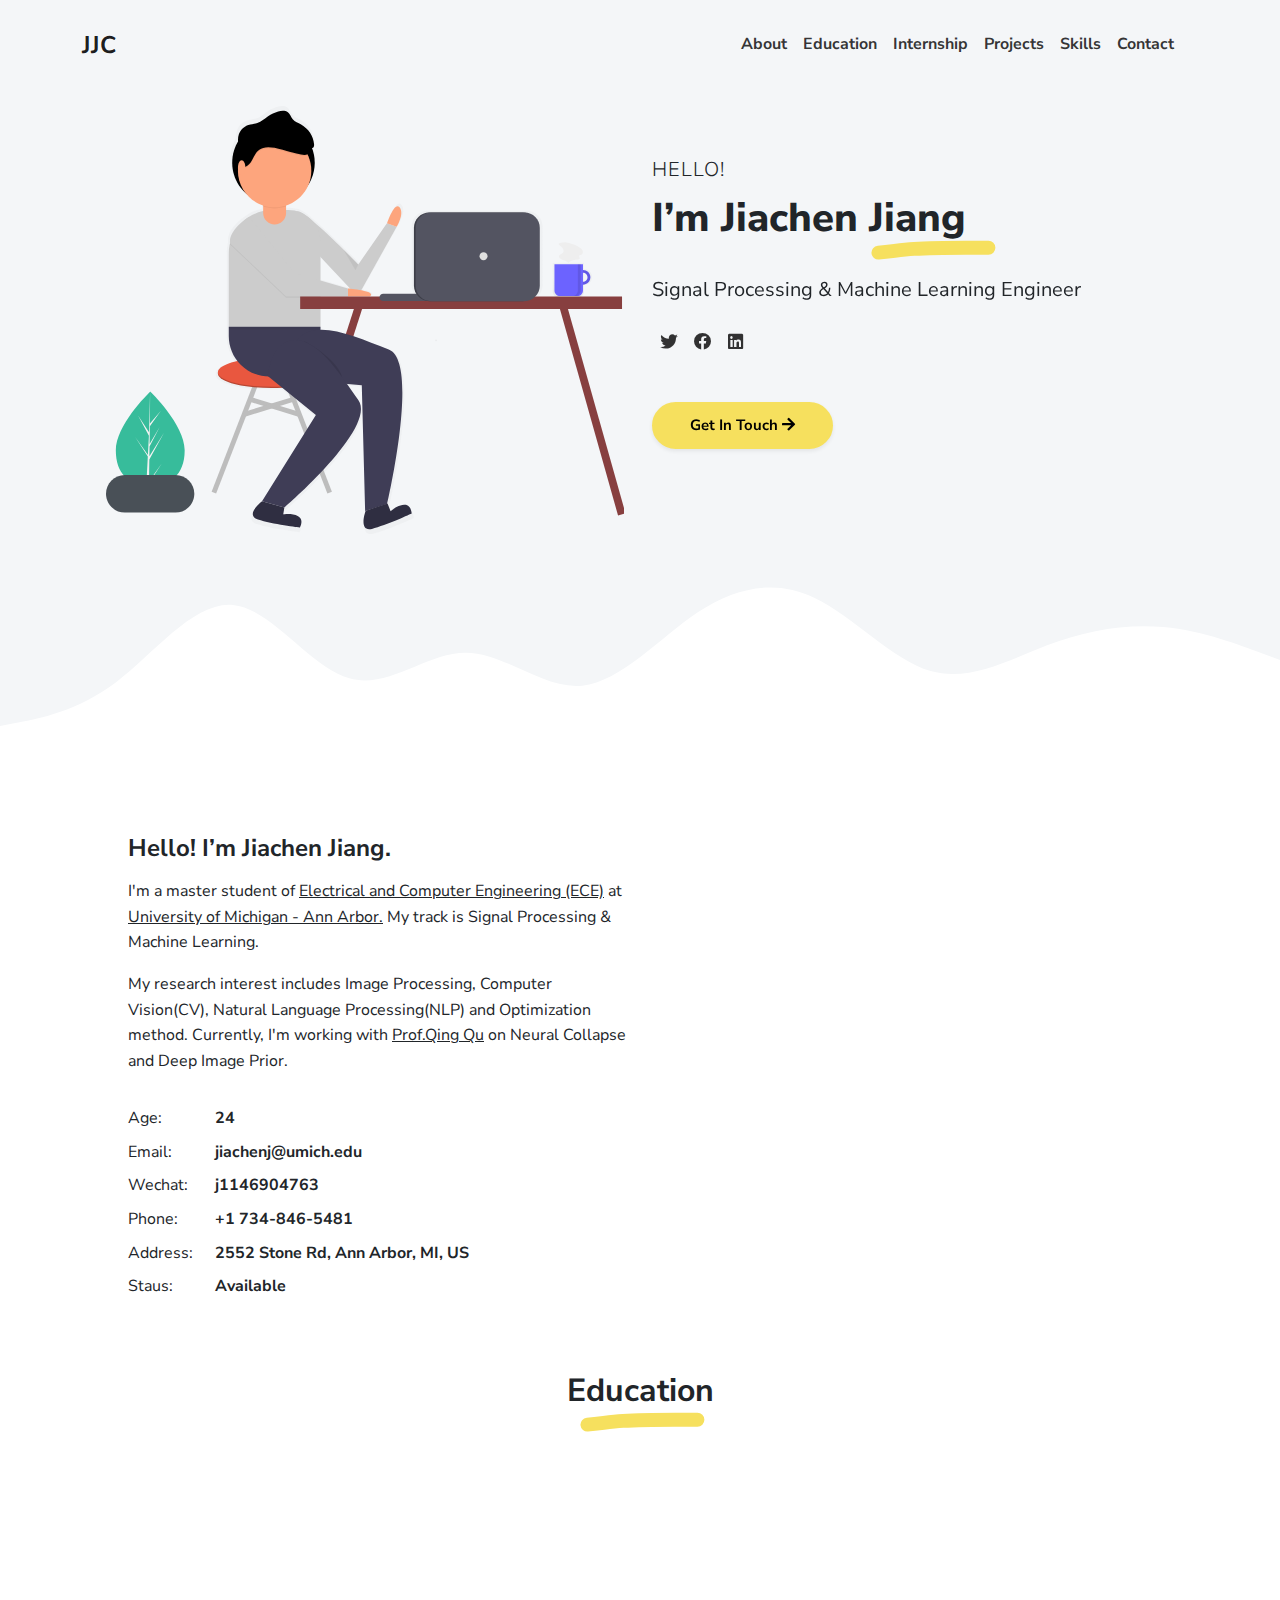
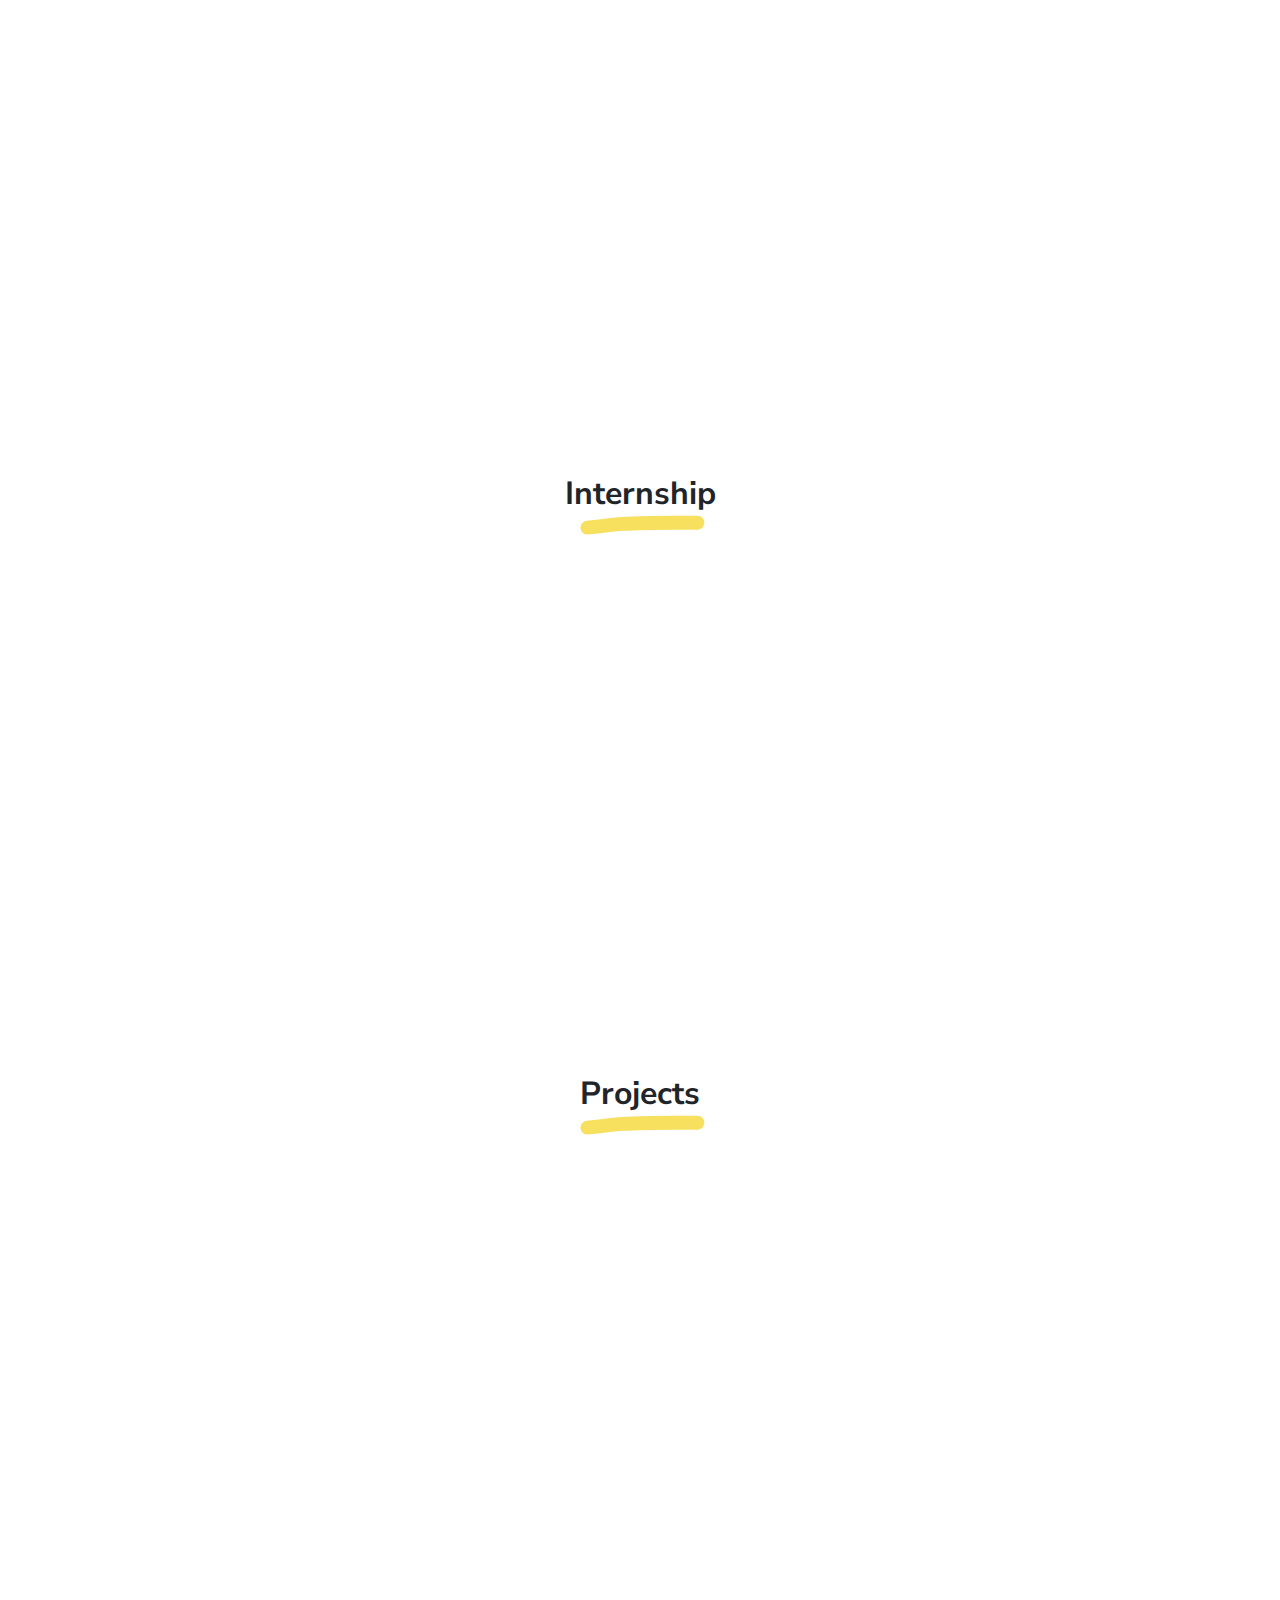
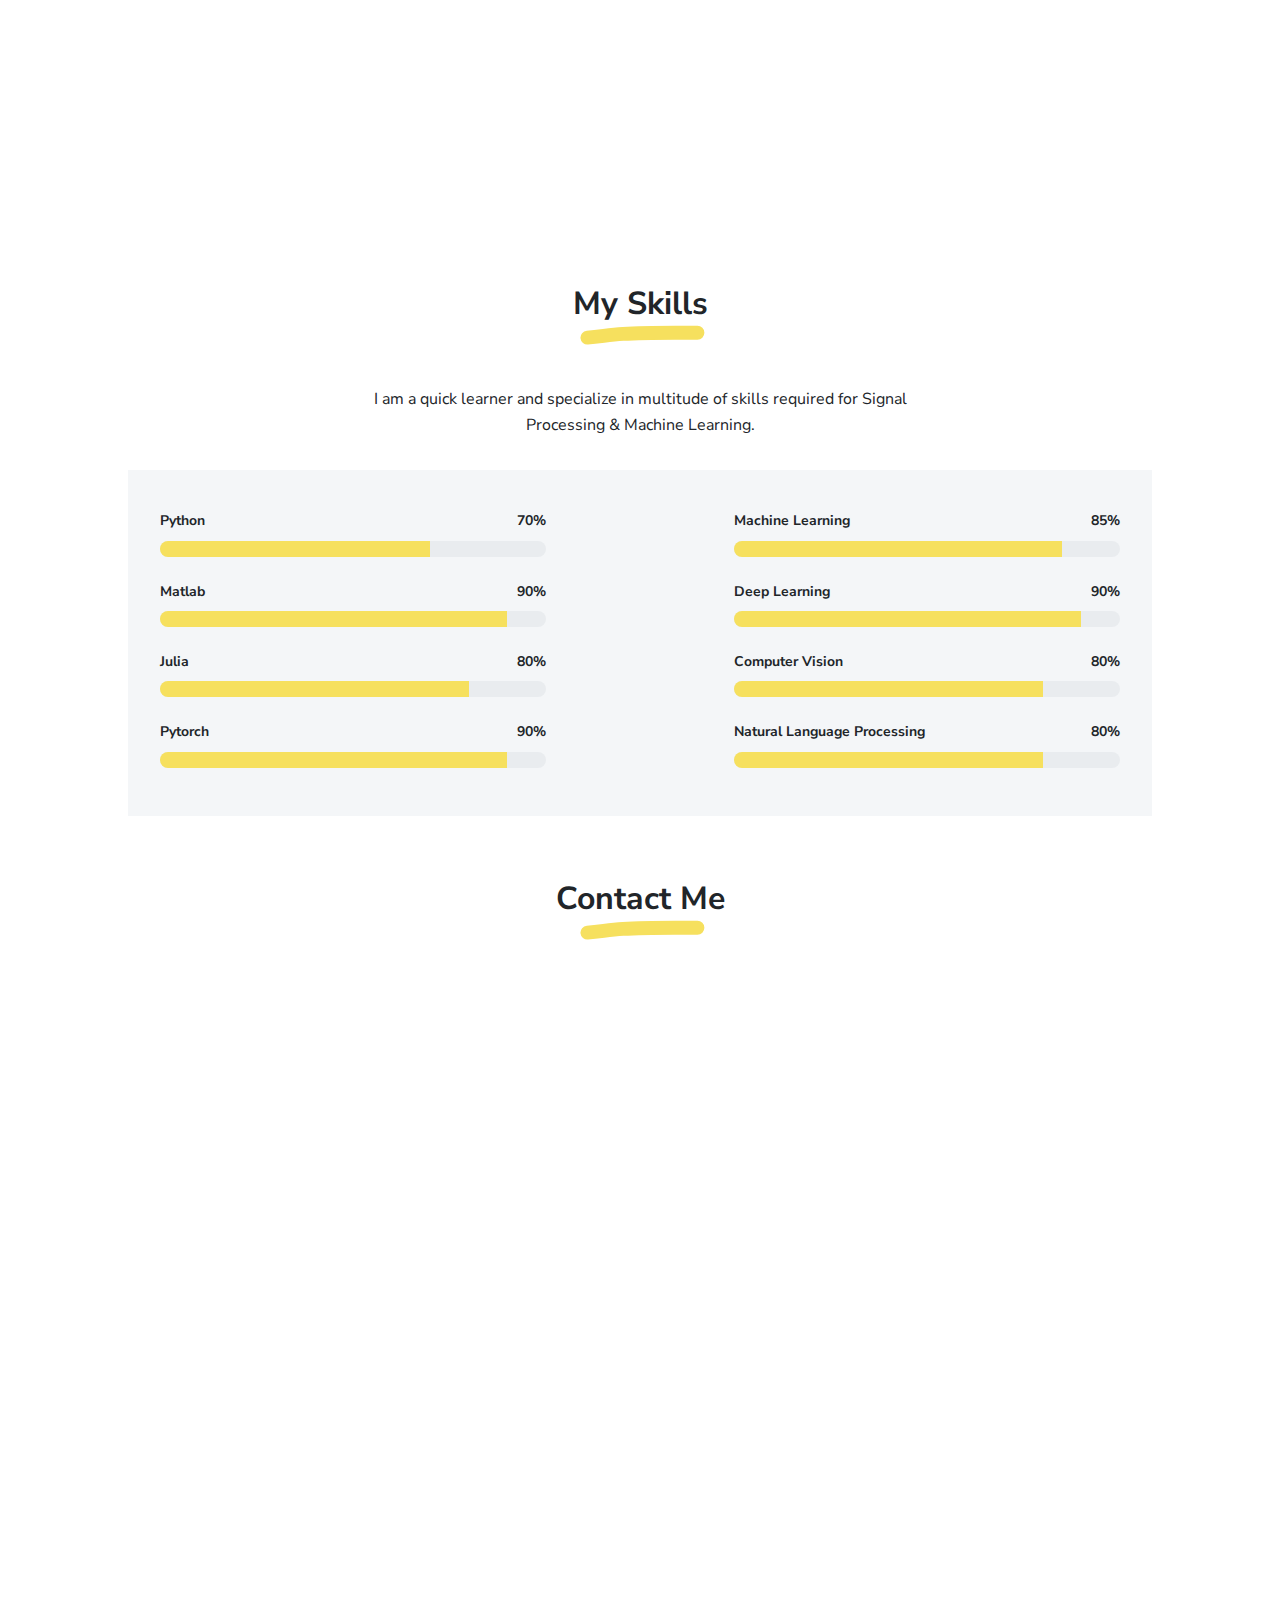
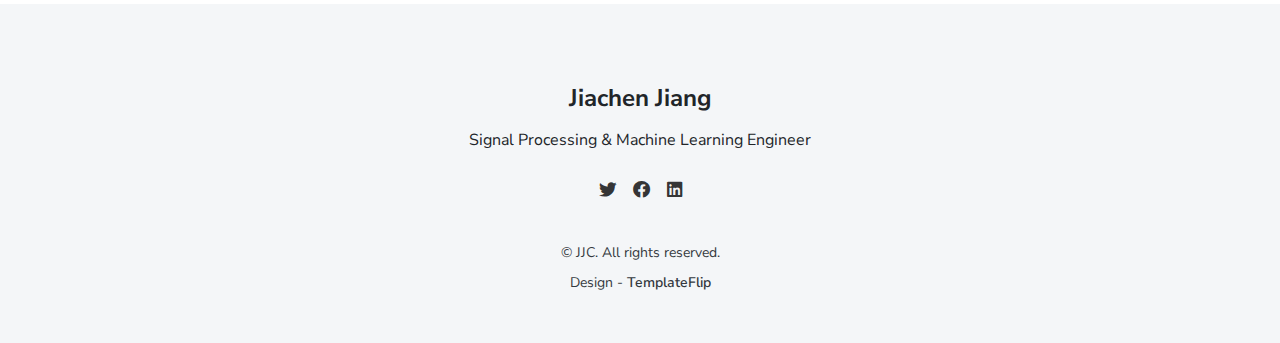
==== templates/index.html @ 23bd18fb "personal website version1" ====
<!DOCTYPE html>
<!-- upto 2 directory depth-->
<html lang="en-US">
  <head>
    <meta charset="UTF-8">
    <meta http-equiv="X-UA-Compatible" content="IE=edge">
    <meta name="viewport" content="width=device-width, initial-scale=1">
    <title>JJC</title>
    <link rel="preconnect" href="https://fonts.gstatic.com" crossorigin="crossorigin"/>
    <link rel="preload" as="style" href="https://fonts.googleapis.com/css2?family=Nunito+Sans:wght@300;400;700;800&amp;display=swap"/>
    <link rel="stylesheet" href="https://fonts.googleapis.com/css2?family=Nunito+Sans:wght@300;400;700;800&amp;display=swap" media="print" onload="this.media='all'"/>
    <noscript>
      <link rel="stylesheet" href="https://fonts.googleapis.com/css2?family=Nunito+Sans:wght@300;400;700;800&amp;display=swap"/>
    </noscript>
    <link href="../static/css/font-awesome/css/all.min.css?ver=1.2.0" rel="stylesheet">
    <link href="../static/css/bootstrap-icons/bootstrap-icons.css?ver=1.2.0" rel="stylesheet">
    <link href="../static/css/bootstrap.min.css?ver=1.2.0" rel="stylesheet">
    <link href="../static/css/aos.css?ver=1.2.0" rel="stylesheet">
    <link href="../static/css/main.css?ver=1.2.0" rel="stylesheet">
    <noscript>
      <style type="text/css">
        [data-aos] {
            opacity: 1 !important;
            transform: translate(0) scale(1) !important;
        }
      </style>
    </noscript>
    <link rel="stylesheet" href="../static/css/main.css">
  </head>
  <body id="top">
    <header class="bg-light">
      <nav class="navbar navbar-expand-lg navbar-light bg-light" id="header-nav" role="navigation">
        <div class="container"><a class="link-dark navbar-brand site-title mb-0" href="#">JJC</a>
          <button class="navbar-toggler" type="button" data-bs-toggle="collapse" data-bs-target="#navbarSupportedContent" aria-controls="navbarSupportedContent" aria-expanded="false" aria-label="Toggle navigation"><span class="navbar-toggler-icon"></span></button>
          <div class="collapse navbar-collapse" id="navbarSupportedContent">
            <ul class="navbar-nav ms-auto me-2">
              <li class="nav-item"><a class="nav-link" href="#about">About</a></li>
              <li class="nav-item"><a class="nav-link" href="#education">Education</a></li>
              <li class="nav-item"><a class="nav-link" href="#internship">Internship</a></li>
              <li class="nav-item"><a class="nav-link" href="#projects">Projects</a></li>
              <li class="nav-item"><a class="nav-link" href="#skills">Skills</a></li>
              <li class="nav-item"><a class="nav-link" href="#contact">Contact</a></li>
            </ul>
          </div>
        </div>
      </nav>
    </header>
    <div class="page-content">
      <div id="content">
<header>
  <div class="cover bg-light">
    <div class="container px-3">
      <div class="row">
        <div class="col-lg-6 p-2"><img class="img-fluid" src="../static/images/illustrations/hello3.svg" alt="hello"/></div>
        <div class="col-lg-6">
          <div class="mt-5">
            <p class="lead text-uppercase mb-1">Hello!</p>
            <h1 class="intro-title marker" data-aos="fade-left" data-aos-delay="50">I’m Jiachen Jiang</h1>
            <p class="lead fw-normal mt-3" data-aos="fade-up" data-aos-delay="100">Signal Processing & Machine Learning Engineer</p>
            <div class="social-nav" data-aos="fade-up" data-aos-delay="200">
              <nav role="navigation">
                <ul class="nav justify-content-left">
                  <li class="nav-item"><a class="nav-link" href="https://twitter.com/JIACHENJIANG4" title="Twitter"><i class="fab fa-twitter"></i><span class="menu-title sr-only">Twitter</span></a></li>
                  <li class="nav-item"><a class="nav-link" href="https://www.facebook.com/profile.php?id=100072092420318&sk=about" title="Facebook"><i class="fab fa-facebook"></i><span class="menu-title sr-only">Facebook</span></a></li>
                  <li class="nav-item"><a class="nav-link" href="https://www.linkedin.com/in/jiachen-jiang-b5916221b/" title="LinkedIn"><i class="fab fa-linkedin"></i><span class="menu-title sr-only">LinkedIn</span></a></li>
                </ul>
              </nav>
            </div>
            <div class="mt-3" data-aos="fade-up" data-aos-delay="200"><a class="btn btn-primary shadow-sm mt-1 hover-effect" href="#contact">Get In Touch <i class="fas fa-arrow-right"></i></a></div>
          </div>
        </div>
      </div>
    </div>
  </div>
  <div class="wave-bg"></div>
</header>
<div class="section pt-4 px-3 px-lg-4" id="about">
  <div class="container-narrow">
    <div class="row">
      <div class="col-md-6">
        <h2 class="h4 my-2">Hello! I’m Jiachen Jiang.</h2>
        <p>I'm a master student of <a href="https://ece.engin.umich.edu"> Electrical and Computer Engineering (ECE)</a>
            at <a href = "https://umich.edu" > University of Michigan - Ann Arbor.</a>
            My track is Signal Processing & Machine Learning.
        </p>
        <p>
            My research interest includes Image Processing, Computer Vision(CV), Natural Language Processing(NLP) and Optimization method.
            Currently, I'm working with <a href = "https://qingqu.engin.umich.edu" > Prof.Qing Qu</a> on Neural Collapse and Deep Image Prior.
        </p>
        <div class="row mt-3">
          <div class="col-sm-2">
            <div class="pb-1">Age:</div>
          </div>
          <div class="col-sm-10">
            <div class="pb-1 fw-bolder">24</div>
          </div>
          <div class="col-sm-2">
            <div class="pb-1">Email:</div>
          </div>
          <div class="col-sm-10">
            <div class="pb-1 fw-bolder">jiachenj@umich.edu</div>
          </div>
          <div class="col-sm-2">
            <div class="pb-1">Wechat:</div>
          </div>
          <div class="col-sm-10">
            <div class="pb-1 fw-bolder">j1146904763</div>
          </div>
          <div class="col-sm-2">
            <div class="pb-1">Phone:</div>
          </div>
          <div class="col-sm-10">
            <div class="pb-1 fw-bolder">+1 734-846-5481</div>
          </div>
          <div class="col-sm-2">
            <div class="pb-1">Address:</div>
          </div>
          <div class="col-sm-10">
            <div class="pb-1 fw-bolder">2552 Stone Rd, Ann Arbor, MI, US</div>
          </div>
          <div class="col-sm-2">
            <div class="pb-1">Staus:</div>
          </div>
          <div class="col-sm-10">
            <div class="pb-1 fw-bolder">Available</div>
          </div>
        </div>
      </div>
      <div class="col-md-5 offset-md-1" data-aos="fade-left" data-aos-delay="100"><img class="avatar img-fluid mt-2" src="../static/images/avatar.jpg" width="300" height="300" alt="Walter Patterson"/></div>
    </div>
  </div>
</div>
<div class="section px-3 px-lg-4 pt-5" id="education">
  <div class="container-narrow">
    <div class="text-center mb-5">
      <h2 class="marker marker-center">Education</h2>
    </div>
    <div class="row">
      <div class="col-md-6">
        <div class="card mb-3" data-aos="fade-right" data-aos-delay="100">
          <div class="card-header px-3 py-2">
            <div class="d-flex justify-content-between">
              <div>
                <h3 class="h5 mb-1">BeiHang University</h3>
                <div class="text-muted text-small">Bachelor at Beijing, China <small>(2016/09-2020/07)</small></div>
              </div><img src="../static/images/services/ui-ux.svg" width="48" height="48" alt="ui-ux"/>
            </div>
          </div>
          <div class="card-body px-3 py-2">
            <p>Major: Electronic Engineering; School of Engineering; Rank: 9/293; GPA: 3.82/4.00</p>
            <p>Honors:
              <ul>
              <li>Second Prize in National Undergraduate Electronics Design Contest, 08/2019;</li>
              <li>First Prize in Beijing Integrated Circuit Design Competition, 06/2019;</li>
              <li>Group Silver Award of Youth Entrepreneurship Competition, 06/2018;</li>
              <li>Second Prize of Mathematical Modeling Competition, 05/2018;</li>
              <li> Third Prize of Fengru Cup Creative Thesis Competition, 09/2017;</li>
            </ul>
                </p>
          </div>
        </div>
      </div>
      <div class="col-md-6">
        <div class="card mb-3" data-aos="fade-left" data-aos-delay="300">
          <div class="card-header px-3 py-2">
            <div class="d-flex justify-content-between">
              <div>
                <h3 class="h5 mb-1">University of Michigan</h3>
                <div class="text-muted text-small">Master at Ann Arbor, MI <small>(2020/09-2022/06)</small></div>
              </div><img src="../static/images/services/app-development.svg" width="48" height="48" alt="app development"/>
            </div>
          </div>
          <div class="card-body px-3 py-2">
            <p>Major: Electronic and Computer Engineering; Rackham Graduate School; GPA: 3.99/4.00</p>
            <p>
              Coursework:
              <ul>
              <li>Probability and Random Process(EECS 501)</li>
              <li>Foundation of Computer Vision(EECS 504)(A+)</li>
              <li>Matrix Method for Signal Processing(EECS 551)</li>
              <li>Machine Learning(EECS 545)</li>
              <li>Image Processing(EECS 556)</li>
              <li>Optimization Method(EECS 559)</li>
              <li>Intermediate Python Programming(SI 507)</li>
              <li>Self-Driving Cars(ROB 535)</li>
              <li>Natural Language Processing(EECS 595)(A+)</li>
              <li>Computer Architecture(EECS 595)</li>
            </ul>
            </p>
          </div>
        </div>
      </div>
    </div>
  </div>
</div>
<div class="section px-3 px-lg-4 pt-5" id="internship">
  <div class="container-narrow">
    <div class="text-center mb-5">
      <h2 class="marker marker-center">Internship</h2>
    </div>
    <div class="row">
      <div class="col-md-6">
        <div class="card mb-3" data-aos="fade-right" data-aos-delay="100">
          <div class="card-header px-3 py-2">
            <div class="d-flex justify-content-between">
              <div>
                <h3 class="h5 mb-1">Institute of Automation, Chinese Academy of Sciences</h3>
                <div class="text-muted text-small">Beijing, China <small>(2019/07-2019/10)</small></div>
              </div><img src="../static/images/services/ui-ux.svg" width="48" height="48" alt="ui-ux"/>
            </div>
          </div>
          <div class="card-body px-3 py-2">
            <p>Main research direction: Concentration level detection based on EEG signal processing;</p>
            <p>Contribution:
              <ul>
            <li> In charge of most of the programming tasks,including model building, model refinement, algorithm implementation, and debugging.</li>
            <li>Wrote the summary part in the patent writing and described the technical route of the algorithm. </li>
          </ul>
            </p>
          </div>
        </div>
      </div>
      <div class="col-md-6">
        <div class="card mb-3" data-aos="fade-left" data-aos-delay="300">
          <div class="card-header px-3 py-2">
            <div class="d-flex justify-content-between">
              <div>
                <h3 class="h5 mb-1">University of Michigan</h3>
                <div class="text-muted text-small">Ann Arbor, MI <small>(2022/06-2023/06)</small></div>
              </div><img src="../static/images/services/app-development.svg" width="48" height="48" alt="app development"/>
            </div>
          </div>
          <div class="card-body px-3 py-2">
            <p>Main Research Directions: low-dimensional model from high-dimensional space and numerical optimization method.</p>
            <p>
              Specific Directions:
              <ul>
              <li>Neural Collapse</li>
              <li>Deep Image Prior</li>
            </ul>
            </p>
          </div>
        </div>
      </div>
    </div>
  </div>
</div>
<div class="section px-2 px-lg-4 pt-5" id="projects">
  <div class="container">
    <div class="text-center mb-5">
      <h2 class="marker marker-center">Projects </h2>
    </div>

    <div class="row">
      <!-- Column -->
      <div class="col-md-4">
        <div class="card mb-3" data-aos="zoom-in-up" data-aos-delay="100">
          <!-- Cover -->
          <img src="../static/images/portfolio/1-small.png" data-bp="../static/images/portfolio/1.png"/>
          <div class="card-header px-3 py-2">
            <div class="d-flex justify-content-between">
              <div>
                <h3 class="h5 mb-1">Hyperspectral Images Denoising via a Tensor Dictionary</h3>
                <div class="text-muted text-small">EECS 556 <small>Winter 2021</small></div>
              </div><img src="../static/images/services/ui-ux.svg" width="48" height="48" alt="ui-ux"/>
            </div>
          </div>
          <div class="card-body px-3 py-2">
            <p>As 3rd order tensors, hyperspectral images (HSIs) can deliver more authentic representations for real scenes, enhancing the performance of many computer vision tasks when compared with traditional RGB or gray-scale images.</p>
            <p>In this paper we propose an effective HSI denoising approach based on the Tensor Dictionary Model by considering two intrinsic characteristics underlying an HSI: the nonlocal similarity over space and the global correlation across spectrum. We modify the original method of grouping similar patches into clusters and optimizing over each cluster by designing an optimization problem with an objective function targeted at representing the HSI with a sparse global dictionary representation. Iteration over variables is used to solve the nonconvex Lagrange dual problem.</p>
          </div>
          <!-- Button sticks to the bottom -->
          <div class="row bottom-buffer ">
            <div class="col-sm-2"></div>
            <div class="col-sm-3">
              <a href="https://drive.google.com/file/d/1RSfSEtUCO-2XcevbXrAgHhwDFkocrmUE/view?usp=sharing" target="_blank">
                      <button class="button-3" role="button">paper</button>
              </a>
            </div>
            <div class="col-sm-2">
            </div>
            <div class="col-sm-3">
              <a href="https://github.com/kongwanbianjinyu/Hyperspectral-Images-Denoising" target="_blank">
              <button class="button-3" role="button">code</button>
              </a>
            </div>

          </div>
          <div>
            <p></p>
          </div>
</div>

        </div>
      <!-- Column -->
       <div class="col-md-4">
        <div class="card mb-3" data-aos="zoom-in-up" data-aos-delay="100">
          <!-- Cover -->
          <img src="../static/images/portfolio/2-small.png" data-bp="../static/images/portfolio/2.png"/>
          <div class="card-header px-3 py-2">
            <div class="d-flex justify-content-between">
              <div>
                <h3 class="h5 mb-1">Monitoring Social Distancing and Mask Wearing with
Person Detection and Tracking</h3>
                <div class="text-muted text-small">EECS 504 <small>Fall 2020</small></div>
              </div><img src="../static/images/services/ui-ux.svg" width="48" height="48" alt="ui-ux"/>
            </div>
          </div>
          <div class="card-body px-3 py-2">
            <p>Keeping proper social distance and wearing masks is probably the best way to prevent the spread of the COVID-19. We created a unified pipeline for social distance and mask wearing monitoring for real-time video. We highlight human localization, homography, face detection and mask detection.</p>
            <p>Main Method:
              <ul>
              <li>Human and Face Detection: Mask-RCNN human instance detector.</li>
              <li>Mask Detection: Binary classification with an image up-sampler, a feature extractor and a classifier.</li>
              <li>Social Distance Highlighting: Highlighting a 6-feet social distance contour for persons in the video.</li>
            </ul>
                </p>
          </div>
          <!-- Button sticks to the bottom -->
          <div class="row bottom-buffer ">
            <div class="col-sm-2"></div>
            <div class="col-sm-3">
              <a href="https://drive.google.com/file/d/1Yavs81nb7VqdvSAP5qKLQW-1_YXiNka9/view?usp=sharing" target="_blank">
                      <button class="button-3" role="button">paper</button>
              </a>
            </div>
            <div class="col-sm-3">
              <a href="https://drive.google.com/file/d/1gYLaZNBVvs0caGtsc8HG2_IOCqU_VNs7/view?usp=sharing" target="_blank">
              <button  class="button-3" role="button">video</button>
              </a>
            </div>
            <div class="col-sm-3">
              <a href="https://github.com/kongwanbianjinyu/Social-Distance-Monitoring" target="_blank">
              <button class="button-3" role="button">code</button>
              </a>
            </div>

          </div>
          <div>
            <p></p>
          </div>
</div>

        </div>
      <!-- Column -->
       <div class="col-md-4">
        <div class="card mb-3" data-aos="zoom-in-up" data-aos-delay="100">
          <!-- Cover -->
          <img src="../static/images/portfolio/3-small.png" data-bp="../static/images/portfolio/3.png"/>
          <div class="card-header px-3 py-2">
            <div class="d-flex justify-content-between">
              <div>
                <h3 class="h5 mb-1">A City Search Engine Website Design Based on Flask</h3>
                <div class="text-muted text-small">SI 507 <small>Fall 2021</small></div>
              </div><img src="../static/images/services/ui-ux.svg" width="48" height="48" alt="ui-ux"/>
            </div>
          </div>
          <div class="card-body px-3 py-2">
            <p>This project can search the top 5 cities in population in selected country and get real time Twitter related to the cities. The user would select a country they interest and choose the sort types. Then they would get a table containing the information about the cities, including WikiData Id, Latitude, Longitude, Population and Distance from Ann Arbor. They can choose sort the table by population or by the distance from Ann Arbor.</p>
            <p>Main API:
              <ul>
              <li>GeoDB Cities API: Provides basic information about cities, counties, regions, and countries throughout the world.</li>
              <li>Twitter API v2.0: The Tweets Look up API is one of the primary resources on Twitter.We look up tweets related to the city on it.</li>
            </ul>
                </p>
          </div>
          <!-- Button sticks to the bottom -->
          <div class="row bottom-buffer ">
            <div class="col-sm-2"></div>
            <div class="col-sm-3">
              <a href="https://drive.google.com/file/d/1h56OpjMH4lbB1wG1UhJFjNFvTU84WcWO/view?usp=sharing" target="_blank">
                      <button class="button-3" role="button">paper</button>
              </a>
            </div>
            <div class="col-sm-3">
              <a href="https://drive.google.com/file/d/1tRYwlQr8FosJua5vPiSKTc1qoKvq7KOA/view?usp=sharing" target="_blank">
              <button  class="button-3" role="button">video</button>
              </a>
            </div>
            <div class="col-sm-3">
              <a href="https://github.com/kongwanbianjinyu/SI507_Final_Project" target="_blank">
              <button class="button-3" role="button">code</button>
              </a>
            </div>

          </div>
          <div>
            <p></p>
          </div>
</div>

        </div>
    </div>

    <div class="row">
      <!-- Column -->
       <div class="col-md-4">
        <div class="card mb-3" data-aos="zoom-in-up" data-aos-delay="100">
          <!-- Cover -->
          <img src="../static/images/portfolio/4-small.png" data-bp="../static/images/portfolio/4.png"/>
          <div class="card-header px-3 py-2">
            <div class="d-flex justify-content-between">
              <div>
                <h3 class="h5 mb-1">Racing on a Pre-Defined Map with Unknown Obstacles with PID Controller</h3>
                <div class="text-muted text-small">ROB 535 <small>Fall 2021</small></div>
              </div><img src="../static/images/services/ui-ux.svg" width="48" height="48" alt="ui-ux"/>
            </div>
          </div>
          <div class="card-body px-3 py-2">
            <p>The control project of controlling a bicycle model mainly contains two parts as follows.
              <ul>
                <li> Task 1: We are required to design a controller for the system to get from the beginning to the end of a pre-defined track as rapidly as possible; </li>
                <li>Task 2: We need to develop a control design algorithm (which may or may not modify the controller constructed in the first task) to avoid obstacles that are known only at run-time.</li>
              </ul>
            </p>
            <p>
              I mainly focus on task2. There are three parts of my work, including Avoid obstacles module, generate reference speed and angle module and PI controller module.
            </p>
          </div>
          <!-- Button sticks to the bottom -->
          <div class="row bottom-buffer ">
            <div class="col-sm-2"></div>
            <div class="col-sm-3">
              <a href="https://drive.google.com/file/d/1QbRTkfYh_aQChkUw_D46fm8w44vX5y86/view?usp=sharing" target="_blank">
                      <button class="button-3" role="button">paper</button>
              </a>
            </div>
            <div class="col-sm-3">
              <a href="https://drive.google.com/file/d/1GaDo40VqC5kHz2MKOKbm6KRZV9kNrzlG/view?usp=sharing" target="_blank">
              <button  class="button-3" role="button">video</button>
              </a>
            </div>
            <div class="col-sm-3">
              <a href="https://github.com/kongwanbianjinyu/PID-Controller-Avoid-Obstacles" target="_blank">
              <button class="button-3" role="button">code</button>
              </a>
            </div>

          </div>
          <div>
            <p></p>
          </div>
</div>

        </div>
      <!-- Column -->
       <div class="col-md-4">
        <div class="card mb-3" data-aos="zoom-in-up" data-aos-delay="100">
          <!-- Cover -->
          <img src="../static/images/portfolio/5-small.png" data-bp="../static/images/portfolio/5.png"/>
          <div class="card-header px-3 py-2">
            <div class="d-flex justify-content-between">
              <div>
                <h3 class="h5 mb-1">Dual Multi-head Co-Attention For Abstract Meaning Reading Comprehension</h3>
                <div class="text-muted text-small">EECS 595 <small>Fall 2021</small></div>
              </div><img src="../static/images/services/ui-ux.svg" width="48" height="48" alt="ui-ux"/>
            </div>
          </div>
          <div class="card-body px-3 py-2">
            <p>We work on SemEval-2021 shared task 4, which requires the participating system to fill in the the correct answer from five candidates of abstract concepts in a cloze-style to replace the @Placeholder in the question. </p>
            <p>
              In this work, we basically choose ELECTRA as our encoder, and try to add Multihead Attention Multichoice Classifier(MAMC) and DUal Multi-head Co-Attention (DUMA) classifier as a one-layer classifier. They both achieve higher performance than ELECTRA itself. On conclusion, our ELECTRA + DUMA approach tends to perform out other methods as our best result, it ranks 3rd for task 1 and 5th for task 2 with the accuracy of 89.95%, 91.41%.
                </p>
          </div>
          <!-- Button sticks to the bottom -->
          <div class="row bottom-buffer ">
            <div class="col-sm-2"></div>
            <div class="col-sm-3">
              <a href="https://drive.google.com/file/d/1RWpNz6OZBeKY8dTwcn-tXJCLM6XKwCbc/view?usp=sharing" target="_blank">
                      <button class="button-3" role="button">paper</button>
              </a>
            </div>
            <div class="col-sm-2">
            </div>
            <div class="col-sm-3">
              <a href="https://github.com/kongwanbianjinyu/Abstract-Meaning-Reading-Comprehension" target="_blank">
              <button class="button-3" role="button">code</button>
              </a>
            </div>

          </div>
          <div>
            <p></p>
          </div>
</div>

        </div>
      <!-- Column -->
       <div class="col-md-4">
        <div class="card mb-3" data-aos="zoom-in-up" data-aos-delay="100">
          <!-- Cover -->
          <img src="../static/images/portfolio/6-small.png" data-bp="../static/images/portfolio/6.png"/>
          <div class="card-header px-3 py-2">
            <div class="d-flex justify-content-between">
              <div>
                <h3 class="h5 mb-1">A 3-way Superscalar Out-of-Order CPU with P6 style Register Renaming</h3>
                <div class="text-muted text-small">EECS 470 <small>Winter 2022</small></div>
              </div><img src="../static/images/services/ui-ux.svg" width="48" height="48" alt="ui-ux"/>
            </div>
          </div>
          <div class="card-body px-3 py-2">
            <p>We implemented a P6 style register renaming architecture CPU in Verilog.</p>
            <p>Our processor is designed to have 6 stages in total: Fetch, Dispatch, Issue, Execute, Complete, Retire.
              <ul>
              <li>Fetch Stage: Fetch at most 3 instruction in order.</li>
              <li>Dispatch Stage: Decode the information of the instruction and read the register value from register file. </li>
              <li>Issue Stage: Instructions in RS with zero T1/T2 would request to issue.</li>
              <li>Execute Stage: 3 ALUs with 1 cycle latency and 3 8-stage multiplier.</li>
              <li>Complete Stage: Load/store instructions would go to the in-order LSQ and wait for the valid data from Dcache.</li>
              <li>Retire Stage: The head of the ROB would be written into register file.</li>
            </ul>
                </p>
          </div>
          <!-- Button sticks to the bottom -->
          <div class="row bottom-buffer ">
            <div class="col-sm-2"></div>
            <div class="col-sm-3">
              <a href="https://drive.google.com/file/d/198CuP7zBCjWNhtAMDodfbznmYz44MTv9/view?usp=sharing" target="_blank">
                      <button class="button-3" role="button">paper</button>
              </a>
            </div>
            <div class="col-sm-2">
            </div>
            <div class="col-sm-3">
              <a href="https://github.com/kongwanbianjinyu/P6-style-CPU-Design" target="_blank">
              <button class="button-3" role="button">code</button>
              </a>
            </div>

          </div>
          <div>
            <p></p>
          </div>
</div>

        </div>
    </div>
  </div>
</div>
<div class="section px-3 px-lg-4 pt-5" id="skills">
  <div class="container-narrow">
    <div class="text-center mb-5">
      <h2 class="marker marker-center">My Skills</h2>
    </div>
    <div class="text-center">
      <p class="mx-auto mb-3" style="max-width:600px">I am a quick learner and specialize in multitude of skills required for Signal Processing & Machine Learning.</p>
    </div>
    <div class="bg-light p-3">
      <div class="row">
        <div class="col-md-5">
          <div class="py-1">
            <div class="d-flex text-small fw-bolder"><span class="me-auto">Python</span><span>70%</span></div>
            <div class="progress my-1">
              <div class="progress-bar bg-primary" role="progressbar" data-aos="zoom-in-right" data-aos-delay="100" data-aos-anchor=".skills-section" style="width: 70%" aria-valuenow="70" aria-valuemin="0" aria-valuemax="100"></div>
            </div>
          </div>
          <div class="py-1">
            <div class="d-flex text-small fw-bolder"><span class="me-auto">Matlab</span><span>90%</span></div>
            <div class="progress my-1">
              <div class="progress-bar bg-primary" role="progressbar" data-aos="zoom-in-right" data-aos-delay="200" data-aos-anchor=".skills-section" style="width: 90%" aria-valuenow="90" aria-valuemin="0" aria-valuemax="100"></div>
            </div>
          </div>
          <div class="py-1">
            <div class="d-flex text-small fw-bolder"><span class="me-auto">Julia</span><span>80%</span></div>
            <div class="progress my-1">
              <div class="progress-bar bg-primary" role="progressbar" data-aos="zoom-in-right" data-aos-delay="300" data-aos-anchor=".skills-section" style="width: 80%" aria-valuenow="80" aria-valuemin="0" aria-valuemax="100"></div>
            </div>
          </div>
          <div class="py-1">
            <div class="d-flex text-small fw-bolder"><span class="me-auto">Pytorch</span><span>90%</span></div>
            <div class="progress my-1">
              <div class="progress-bar bg-primary" role="progressbar" data-aos="zoom-in-right" data-aos-delay="300" data-aos-anchor=".skills-section" style="width: 90%" aria-valuenow="90" aria-valuemin="0" aria-valuemax="100"></div>
            </div>
          </div>
        </div>
        <div class="col-md-5 offset-md-2">
          <div class="py-1">
            <div class="d-flex text-small fw-bolder"><span class="me-auto">Machine Learning</span><span>85%</span></div>
            <div class="progress my-1">
              <div class="progress-bar bg-primary" role="progressbar" data-aos="zoom-in-right" data-aos-delay="400" data-aos-anchor=".skills-section" style="width: 85%" aria-valuenow="85" aria-valuemin="0" aria-valuemax="100"></div>
            </div>
          </div>
          <div class="py-1">
            <div class="d-flex text-small fw-bolder"><span class="me-auto">Deep Learning</span><span>90%</span></div>
            <div class="progress my-1">
              <div class="progress-bar bg-primary" role="progressbar" data-aos="zoom-in-right" data-aos-delay="500" data-aos-anchor=".skills-section" style="width: 90%" aria-valuenow="90" aria-valuemin="0" aria-valuemax="100"></div>
            </div>
          </div>
          <div class="py-1">
            <div class="d-flex text-small fw-bolder"><span class="me-auto">Computer Vision</span><span>80%</span></div>
            <div class="progress my-1">
              <div class="progress-bar bg-primary" role="progressbar" data-aos="zoom-in-right" data-aos-delay="600" data-aos-anchor=".skills-section" style="width: 80%" aria-valuenow="80" aria-valuemin="0" aria-valuemax="100"></div>
            </div>
          </div>
          <div class="py-1">
            <div class="d-flex text-small fw-bolder"><span class="me-auto">Natural Language Processing</span><span>80%</span></div>
            <div class="progress my-1">
              <div class="progress-bar bg-primary" role="progressbar" data-aos="zoom-in-right" data-aos-delay="600" data-aos-anchor=".skills-section" style="width: 80%" aria-valuenow="80" aria-valuemin="0" aria-valuemax="100"></div>
            </div>
          </div>
        </div>
      </div>
    </div>
  </div>
</div>
<div class="section px-2 px-lg-4 pb-4 pt-5 mb-5" id="contact">
  <div class="container-narrow">
    <div class="text-center mb-5">
      <h2 class="marker marker-center">Contact Me</h2>
    </div>
    <div class="row">
      <div class="col-md-6" data-aos="zoom-in" data-aos-delay="100">
        <div class="bg-light my-2 p-3 pt-2"><form action="https://formspree.io/f/mvoljavj"
    method="POST">
    <div class="form-group my-2">
      <label for="name" class="form-label fw-bolder">Your Name</label>
      <input class="form-control" type="text" id="name" name="name" required>
    </div>
    <div class="form-group my-2">
      <label for="email" class="form-label fw-bolder">Your Email</label>
      <input class="form-control" type="email" id="email" name="_replyto" required>
    </div>
  <div class="form-group my-2">
    <label for="message" class="form-label fw-bolder">Message</label>
    <textarea class="form-control" style="resize: none;" id="message" name="message" rows="4" required></textarea>
  </div>
  <button class="btn btn-primary mt-2" type="submit">Send</button>
</form>
        </div>
      </div>
      <div class="col-md-6" data-aos="fade-left" data-aos-delay="300">
        <div class="mt-3 px-1">
          <div class="h5">Let’s talk how I can help you!</div>
          <p>If you like my work and want to avail my services then drop me a message using the contact form. </p>
          <p>Or get in touch using my email or my contact number.</p>
          <p>See you!</p>
        </div>
        <div class="mt-53 px-1">
          <div class="row"> 
            <div class="col-sm-2">
              <div class="pb-1">Email:</div>
            </div>
            <div class="col-sm-10">
              <div class="pb-1 fw-bolder">jiachenj@umich.edu</div>
            </div>
            <div class="col-sm-2">
              <div class="pb-1">Wechat:</div>
            </div>
            <div class="col-sm-10">
              <div class="pb-1 fw-bolder"> j1146904763</div>
            </div>
            <div class="col-sm-2">
              <div class="pb-1">Phone:</div>
            </div>
            <div class="col-sm-10">
              <div class="pb-1 fw-bolder">+1 734-846-5481</div>
            </div>
          </div>
        </div>
      </div>
    </div>
  </div>
</div>
<footer class="pt-4 pb-4 text-center bg-light">
  <div class="container">
    <div class="my-3">
      <div class="h4">Jiachen Jiang</div>
      <p>Signal Processing & Machine Learning Engineer</p>
      <div class="social-nav">
        <nav role="navigation">
          <ul class="nav justify-content-center">
            <li class="nav-item"><a class="nav-link" href="https://twitter.com/JIACHENJIANG4" title="Twitter"><i class="fab fa-twitter"></i><span class="menu-title sr-only">Twitter</span></a></li>
            <li class="nav-item"><a class="nav-link" href="https://www.facebook.com/profile.php?id=100072092420318&sk=about" title="Facebook"><i class="fab fa-facebook"></i><span class="menu-title sr-only">Facebook</span></a></li>
            <li class="nav-item"><a class="nav-link" href="https://www.linkedin.com/in/jiachen-jiang-b5916221b/" title="LinkedIn"><i class="fab fa-linkedin"></i><span class="menu-title sr-only">LinkedIn</span></a></li>
          </ul>
        </nav>
      </div>
    </div>
    <div class="text-small text-secondary">
      <div class="mb-1">&copy; JJC. All rights reserved.</div>
      <div>
        <!-- Make sure to buy a license for the template before removing the line below. Buy license on https://templateflip.com/ -->Design - <a href="https://templateflip.com/" target="_blank">TemplateFlip</a></div>
    </div>
  </div>
</footer></div>
    </div>
    <div id="scrolltop"><a class="btn btn-secondary" href="#top"><span class="icon"><i class="fas fa-angle-up fa-x"></i></span></a></div>
    <script src="../static/scripts/imagesloaded.pkgd.min.js?ver=1.2.0"></script>
    <script src="../static/scripts/masonry.pkgd.min.js?ver=1.2.0"></script>
    <script src="../static/scripts/BigPicture.min.js?ver=1.2.0"></script>
    <script src="../static/scripts/purecounter.min.js?ver=1.2.0"></script>
    <script src="../static/scripts/bootstrap.bundle.min.js?ver=1.2.0"></script>
    <script src="../static/scripts/aos.min.js?ver=1.2.0"></script>
    <script src="../static/scripts/main.js?ver=1.2.0"></script>
  </body>
</html>
---- static/css/main.css ----
html, body {
  overflow-x: hidden;
}

/**
 * Enable smooth scrolling on the whole document
 */
html {
  scroll-behavior: smooth;
}

/**
 * Disable smooth scrolling when users have prefers-reduced-motion enabled
 */
@media screen and (prefers-reduced-motion: reduce) {
  html {
    scroll-behavior: auto;
  }
}

/**
 * Add .section to every anchored element for scroll margin
 */
.section {
  scroll-margin-top: 2rem;
}

/* Header */
.site-title {
  font-size: 1.5rem;
  font-weight: 700;
  line-height: 3rem;
  text-decoration: none;
}

@media (min-width: 48em) {
  .site-title {
    float: left;
  }
}

.nav-link {
  font-weight: 700;
  color: rgba(0, 0, 0, 0.8) !important;
}

.social-nav .nav-link {
  padding: 0 0.5rem;
  font-size: 1.1rem;
  line-height: 2.5rem;
}

.nav-link:hover,
.nav-link:focus,
.active .nav-link {
  color: rgba(0, 0, 0, 0.6) !important;
}

/* Hero (intro) section */
.intro-title {
  font-weight: 800;
}

@-webkit-keyframes animateWave {
  0% {
    transform: scale(1, 0);
  }
  100% {
    transform: scale(1, 1);
  }
}

@keyframes animateWave {
  0% {
    transform: scale(1, 0);
  }
  100% {
    transform: scale(1, 1);
  }
}

.wave-bg {
  display: block;
  height: 220px;
  width: 100%;
  min-width: 600px;
  transform-origin: top;
  -webkit-animation: animateWave 2000ms cubic-bezier(0.23, 1, 0.32, 1) forwards;
          animation: animateWave 2000ms cubic-bezier(0.23, 1, 0.32, 1) forwards;
  background-image: url("../images/wave-bg.svg");
  background-position: center;
  background-repeat: no-repeat;
}

img.avatar {
  border-radius: 30px;
}

/* Masonary grid for portfolio */
.grid:after {
  content: '';
  display: block;
  clear: both;
}

/* Grid Item */
.grid-sizer,
.grid-item {
  width: 100%;
}

.grid-item {
  padding-bottom: 12px;
}

@media (min-width: 48em) {
  .grid-sizer,
  .grid-item {
    width: 25%;
  }
  .grid-item {
    float: left;
    padding: 6px;
  }
}

.grid-item img {
  display: block;
  width: 100%;
  max-width: 100%;
}

/* Portfolio */
.portolio-section .container {
  padding: 0;
}

.portfolio-item {
  position: relative;
  overflow: hidden;
  text-align: center;
  margin: 0;
}

.portfolio-item figcaption {
  position: absolute;
  top: auto;
  bottom: 0;
  left: 0;
  width: 100%;
  padding: 12px;
  background: rgba(255, 255, 255, 0.75);
  transition: transform 0.35s;
  transform: translate3d(0, 100%, 0);
}

.portfolio-item figcaption h4 {
  color: #222;
  font-size: 16px;
  text-transform: uppercase;
  font-weight: 700;
  margin-bottom: 3px;
}

.portfolio-item figcaption p {
  color: #444;
  font-size: 14px;
  font-weight: 600;
  margin-bottom: 0;
}

.portfolio-item:hover figcaption {
  transform: translate3d(0, 0, 0);
}

/* Portolio Caption */
#bp_container .bp-xc {
  background: #F6E05E !important;
}

#bp_caption a {
  text-decoration: none;
}

/* Footer section */
footer a:not(.nav-link) {
  color: inherit;
  font-weight: 600;
  text-decoration: none;
  cursor: pointer;
}

/* Scroll Top */
#scrolltop {
  display: block;
  visibility: hidden;
  opacity: 0;
  transition: visibility 0s, opacity 0.5s ease-in;
  position: fixed;
  bottom: 20px;
  right: 20px;
}

#scrolltop .btn {
  padding: 3px 11px;
  border-radius: 50%;
}

/* Additional utility styles */
.container-narrow {
  max-width: 1024px;
  margin: 0 auto;
}

.text-small {
  font-size: 0.875rem;
}

.text-uppercase {
  letter-spacing: 0.05em;
}

.hover-effect {
  transition: transform .18s ease-in-out;
}

.hover-effect:hover {
  transform: translateY(-2px);
}

.marker {
  position: relative;
  display: inline;
  width: auto;
}

.marker-center {
  padding-right: 0;
}

.marker:after {
  content: "";
  width: 125px;
  height: 30px;
  position: absolute;
  bottom: -25px;
  right: -30px;
  background-image: url("../images/marker.svg");
  background-repeat: no-repeat;
}

.marker-center:after {
  bottom: -30px;
  left: 50%;
  margin-left: -60px;
}

@media (max-width: 575.98px) {
  .marker {
    padding-right: 0;
  }
  .marker:after {
    bottom: -30px;
    left: 50%;
    margin-left: -60px;
  }
}

.entry-title a {
  text-decoration: none;
}





/* CSS */
.button-3 {
  appearance: none;
  background-color: #2ea44f;
  border: 1px solid rgba(27, 31, 35, .15);
  border-radius: 6px;
  box-shadow: rgba(27, 31, 35, .1) 0 1px 0;
  box-sizing: border-box;
  color: #fff;
  cursor: pointer;
  display: inline-block;
  font-family: -apple-system,system-ui,"Segoe UI",Helvetica,Arial,sans-serif,"Apple Color Emoji","Segoe UI Emoji";
  font-size: 14px;
  font-weight: 600;
  line-height: 20px;
  padding: 6px 16px;
  position: relative;
  text-align: center;
  text-decoration: none;
  user-select: none;
  -webkit-user-select: none;
  touch-action: manipulation;
  vertical-align: middle;
  white-space: nowrap;
}

.button-3:focus:not(:focus-visible):not(.focus-visible) {
  box-shadow: none;
  outline: none;
}

.button-3:hover {
  background-color: #2c974b;
}

.button-3:focus {
  box-shadow: rgba(46, 164, 79, .4) 0 0 0 3px;
  outline: none;
}

.button-3:disabled {
  background-color: #94d3a2;
  border-color: rgba(27, 31, 35, .1);
  color: rgba(255, 255, 255, .8);
  cursor: default;
}

.button-3:active {
  background-color: #298e46;
  box-shadow: rgba(20, 70, 32, .2) 0 1px 0 inset;
}
---- static/css/main.css ----
html, body {
  overflow-x: hidden;
}

/**
 * Enable smooth scrolling on the whole document
 */
html {
  scroll-behavior: smooth;
}

/**
 * Disable smooth scrolling when users have prefers-reduced-motion enabled
 */
@media screen and (prefers-reduced-motion: reduce) {
  html {
    scroll-behavior: auto;
  }
}

/**
 * Add .section to every anchored element for scroll margin
 */
.section {
  scroll-margin-top: 2rem;
}

/* Header */
.site-title {
  font-size: 1.5rem;
  font-weight: 700;
  line-height: 3rem;
  text-decoration: none;
}

@media (min-width: 48em) {
  .site-title {
    float: left;
  }
}

.nav-link {
  font-weight: 700;
  color: rgba(0, 0, 0, 0.8) !important;
}

.social-nav .nav-link {
  padding: 0 0.5rem;
  font-size: 1.1rem;
  line-height: 2.5rem;
}

.nav-link:hover,
.nav-link:focus,
.active .nav-link {
  color: rgba(0, 0, 0, 0.6) !important;
}

/* Hero (intro) section */
.intro-title {
  font-weight: 800;
}

@-webkit-keyframes animateWave {
  0% {
    transform: scale(1, 0);
  }
  100% {
    transform: scale(1, 1);
  }
}

@keyframes animateWave {
  0% {
    transform: scale(1, 0);
  }
  100% {
    transform: scale(1, 1);
  }
}

.wave-bg {
  display: block;
  height: 220px;
  width: 100%;
  min-width: 600px;
  transform-origin: top;
  -webkit-animation: animateWave 2000ms cubic-bezier(0.23, 1, 0.32, 1) forwards;
          animation: animateWave 2000ms cubic-bezier(0.23, 1, 0.32, 1) forwards;
  background-image: url("../images/wave-bg.svg");
  background-position: center;
  background-repeat: no-repeat;
}

img.avatar {
  border-radius: 30px;
}

/* Masonary grid for portfolio */
.grid:after {
  content: '';
  display: block;
  clear: both;
}

/* Grid Item */
.grid-sizer,
.grid-item {
  width: 100%;
}

.grid-item {
  padding-bottom: 12px;
}

@media (min-width: 48em) {
  .grid-sizer,
  .grid-item {
    width: 25%;
  }
  .grid-item {
    float: left;
    padding: 6px;
  }
}

.grid-item img {
  display: block;
  width: 100%;
  max-width: 100%;
}

/* Portfolio */
.portolio-section .container {
  padding: 0;
}

.portfolio-item {
  position: relative;
  overflow: hidden;
  text-align: center;
  margin: 0;
}

.portfolio-item figcaption {
  position: absolute;
  top: auto;
  bottom: 0;
  left: 0;
  width: 100%;
  padding: 12px;
  background: rgba(255, 255, 255, 0.75);
  transition: transform 0.35s;
  transform: translate3d(0, 100%, 0);
}

.portfolio-item figcaption h4 {
  color: #222;
  font-size: 16px;
  text-transform: uppercase;
  font-weight: 700;
  margin-bottom: 3px;
}

.portfolio-item figcaption p {
  color: #444;
  font-size: 14px;
  font-weight: 600;
  margin-bottom: 0;
}

.portfolio-item:hover figcaption {
  transform: translate3d(0, 0, 0);
}

/* Portolio Caption */
#bp_container .bp-xc {
  background: #F6E05E !important;
}

#bp_caption a {
  text-decoration: none;
}

/* Footer section */
footer a:not(.nav-link) {
  color: inherit;
  font-weight: 600;
  text-decoration: none;
  cursor: pointer;
}

/* Scroll Top */
#scrolltop {
  display: block;
  visibility: hidden;
  opacity: 0;
  transition: visibility 0s, opacity 0.5s ease-in;
  position: fixed;
  bottom: 20px;
  right: 20px;
}

#scrolltop .btn {
  padding: 3px 11px;
  border-radius: 50%;
}

/* Additional utility styles */
.container-narrow {
  max-width: 1024px;
  margin: 0 auto;
}

.text-small {
  font-size: 0.875rem;
}

.text-uppercase {
  letter-spacing: 0.05em;
}

.hover-effect {
  transition: transform .18s ease-in-out;
}

.hover-effect:hover {
  transform: translateY(-2px);
}

.marker {
  position: relative;
  display: inline;
  width: auto;
}

.marker-center {
  padding-right: 0;
}

.marker:after {
  content: "";
  width: 125px;
  height: 30px;
  position: absolute;
  bottom: -25px;
  right: -30px;
  background-image: url("../images/marker.svg");
  background-repeat: no-repeat;
}

.marker-center:after {
  bottom: -30px;
  left: 50%;
  margin-left: -60px;
}

@media (max-width: 575.98px) {
  .marker {
    padding-right: 0;
  }
  .marker:after {
    bottom: -30px;
    left: 50%;
    margin-left: -60px;
  }
}

.entry-title a {
  text-decoration: none;
}





/* CSS */
.button-3 {
  appearance: none;
  background-color: #2ea44f;
  border: 1px solid rgba(27, 31, 35, .15);
  border-radius: 6px;
  box-shadow: rgba(27, 31, 35, .1) 0 1px 0;
  box-sizing: border-box;
  color: #fff;
  cursor: pointer;
  display: inline-block;
  font-family: -apple-system,system-ui,"Segoe UI",Helvetica,Arial,sans-serif,"Apple Color Emoji","Segoe UI Emoji";
  font-size: 14px;
  font-weight: 600;
  line-height: 20px;
  padding: 6px 16px;
  position: relative;
  text-align: center;
  text-decoration: none;
  user-select: none;
  -webkit-user-select: none;
  touch-action: manipulation;
  vertical-align: middle;
  white-space: nowrap;
}

.button-3:focus:not(:focus-visible):not(.focus-visible) {
  box-shadow: none;
  outline: none;
}

.button-3:hover {
  background-color: #2c974b;
}

.button-3:focus {
  box-shadow: rgba(46, 164, 79, .4) 0 0 0 3px;
  outline: none;
}

.button-3:disabled {
  background-color: #94d3a2;
  border-color: rgba(27, 31, 35, .1);
  color: rgba(255, 255, 255, .8);
  cursor: default;
}

.button-3:active {
  background-color: #298e46;
  box-shadow: rgba(20, 70, 32, .2) 0 1px 0 inset;
}
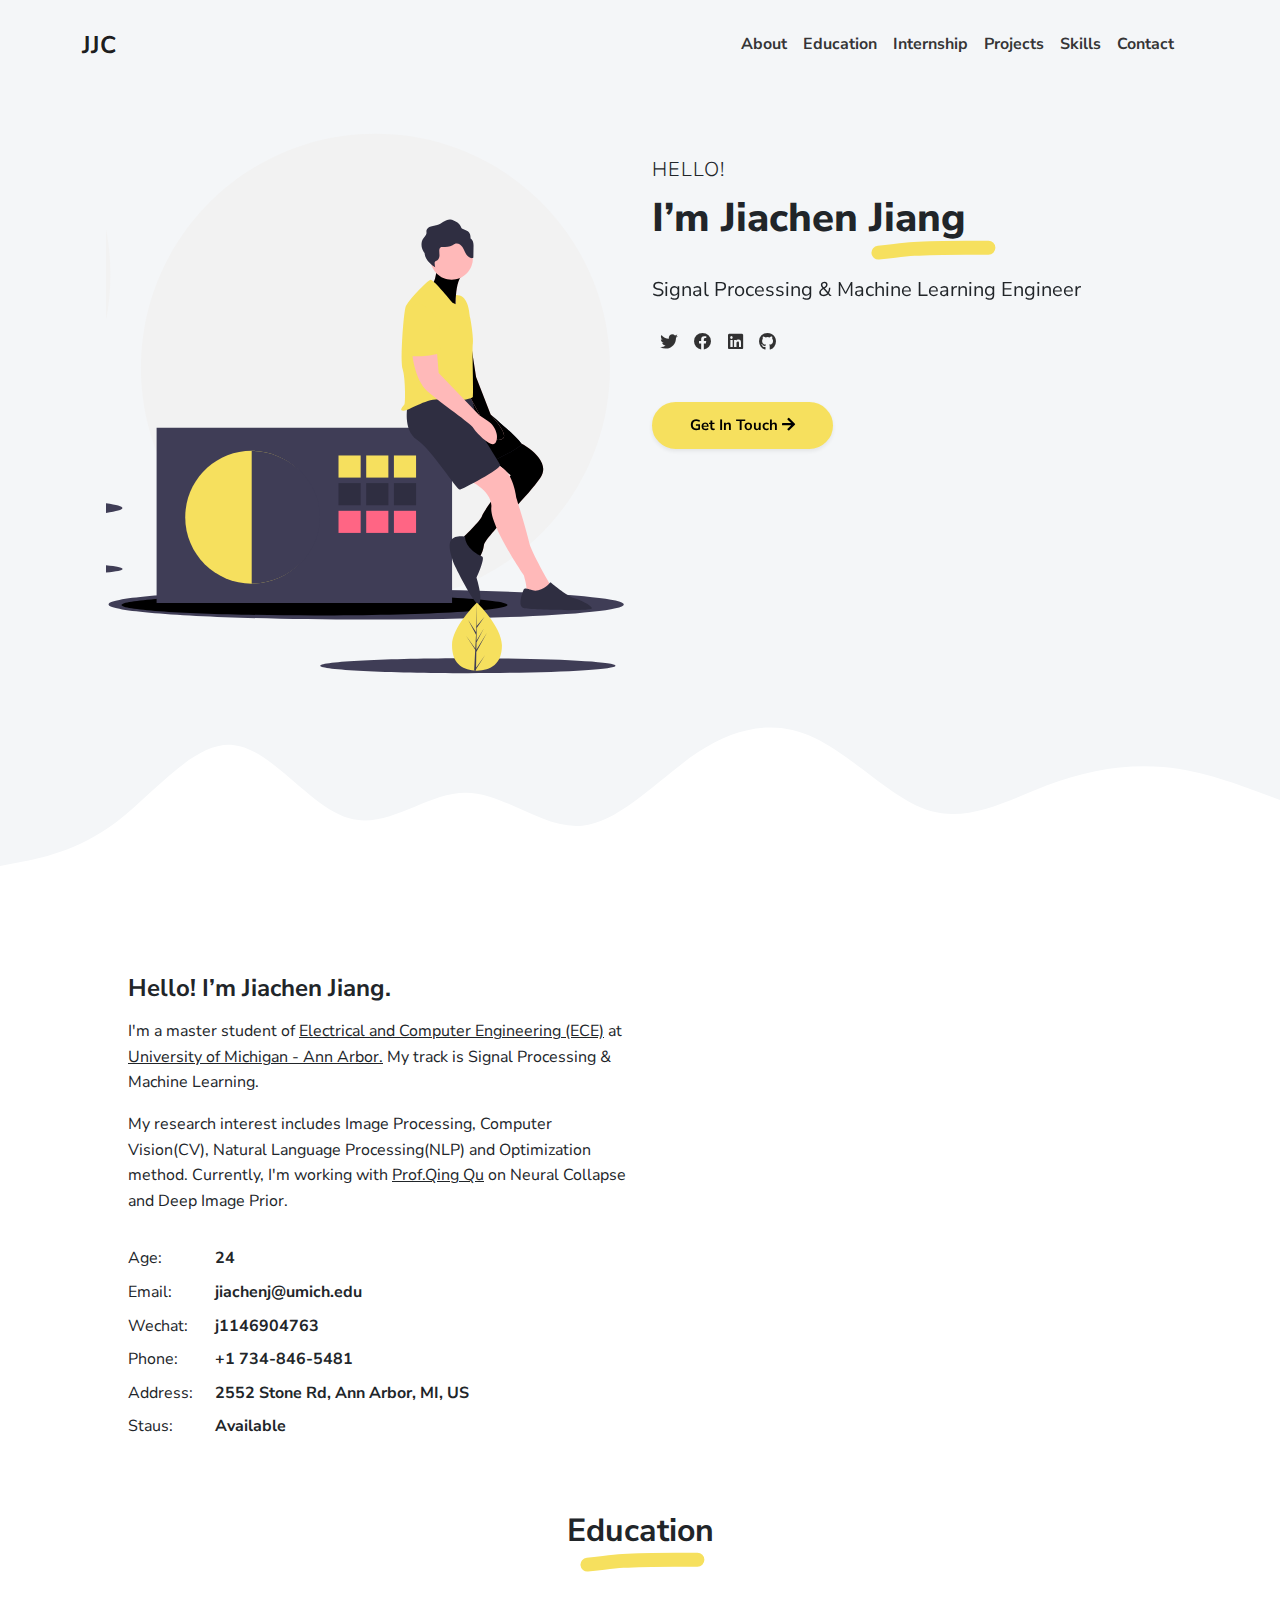
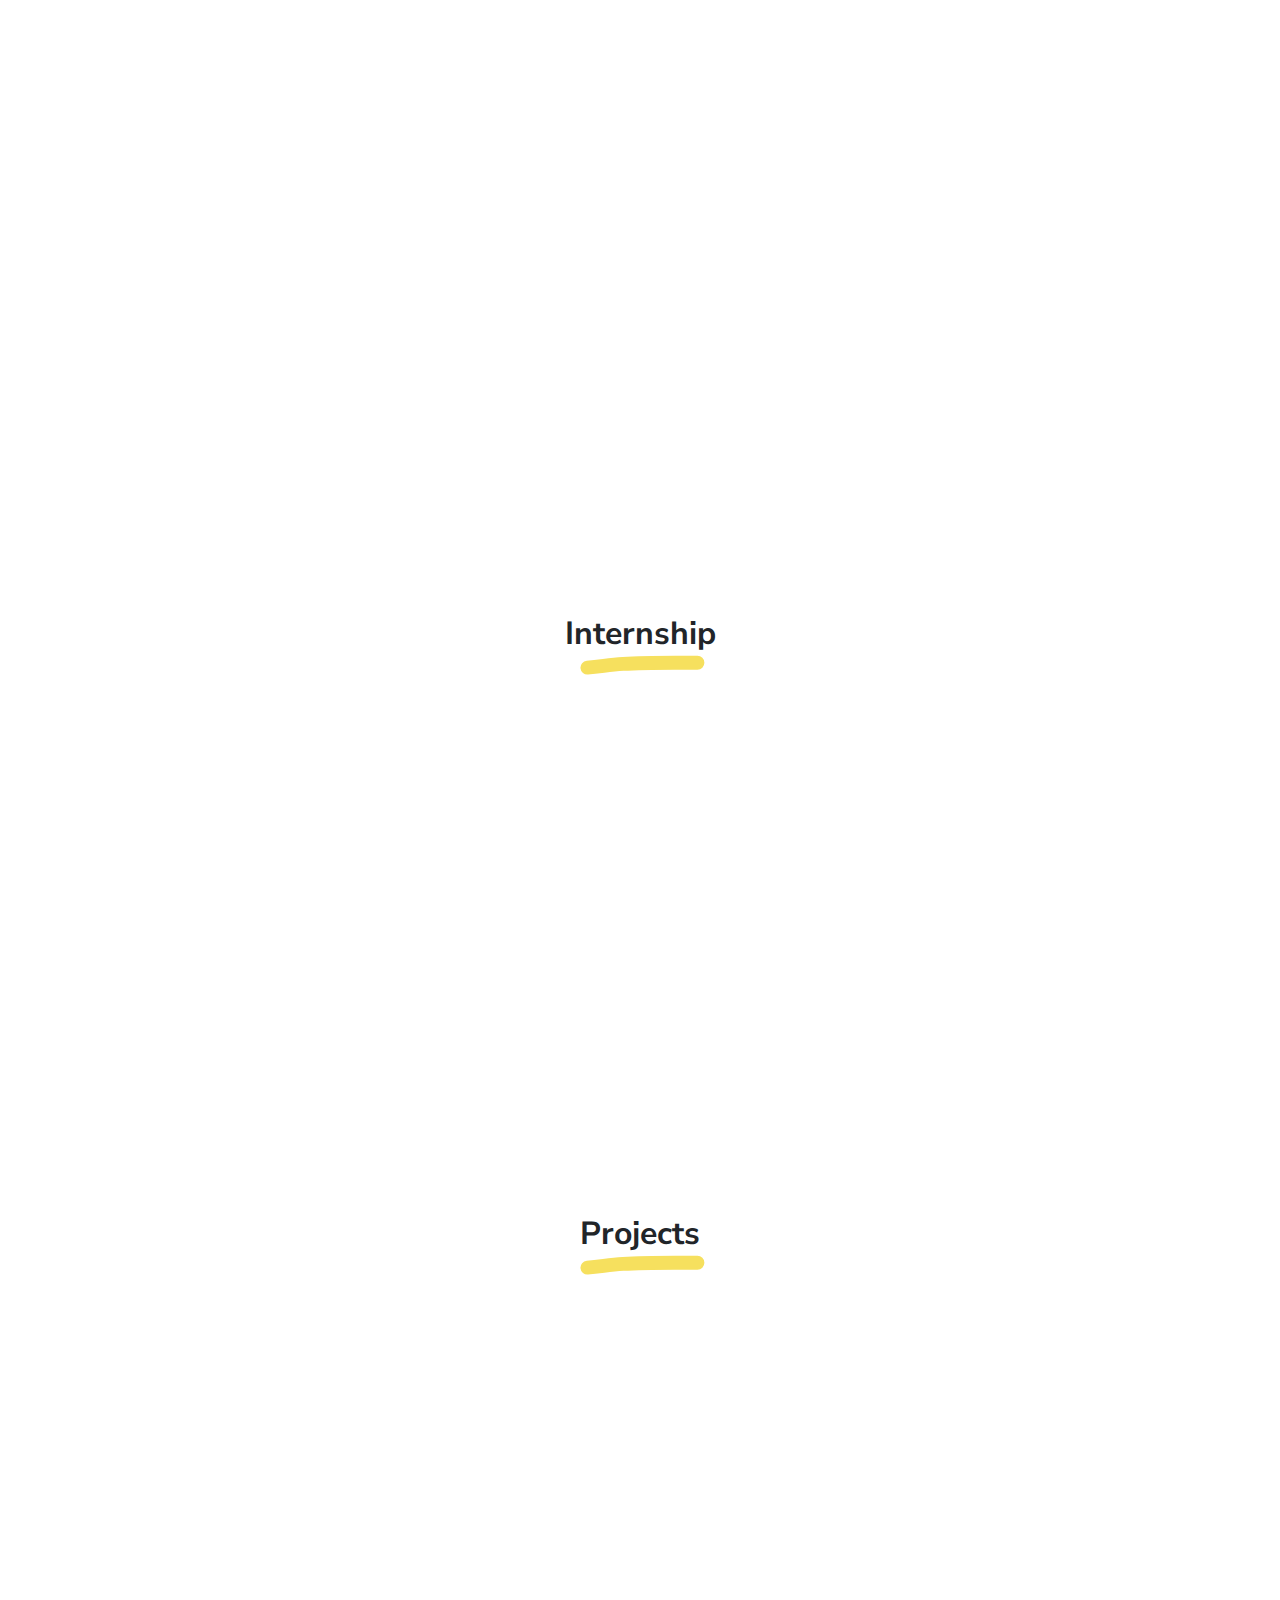
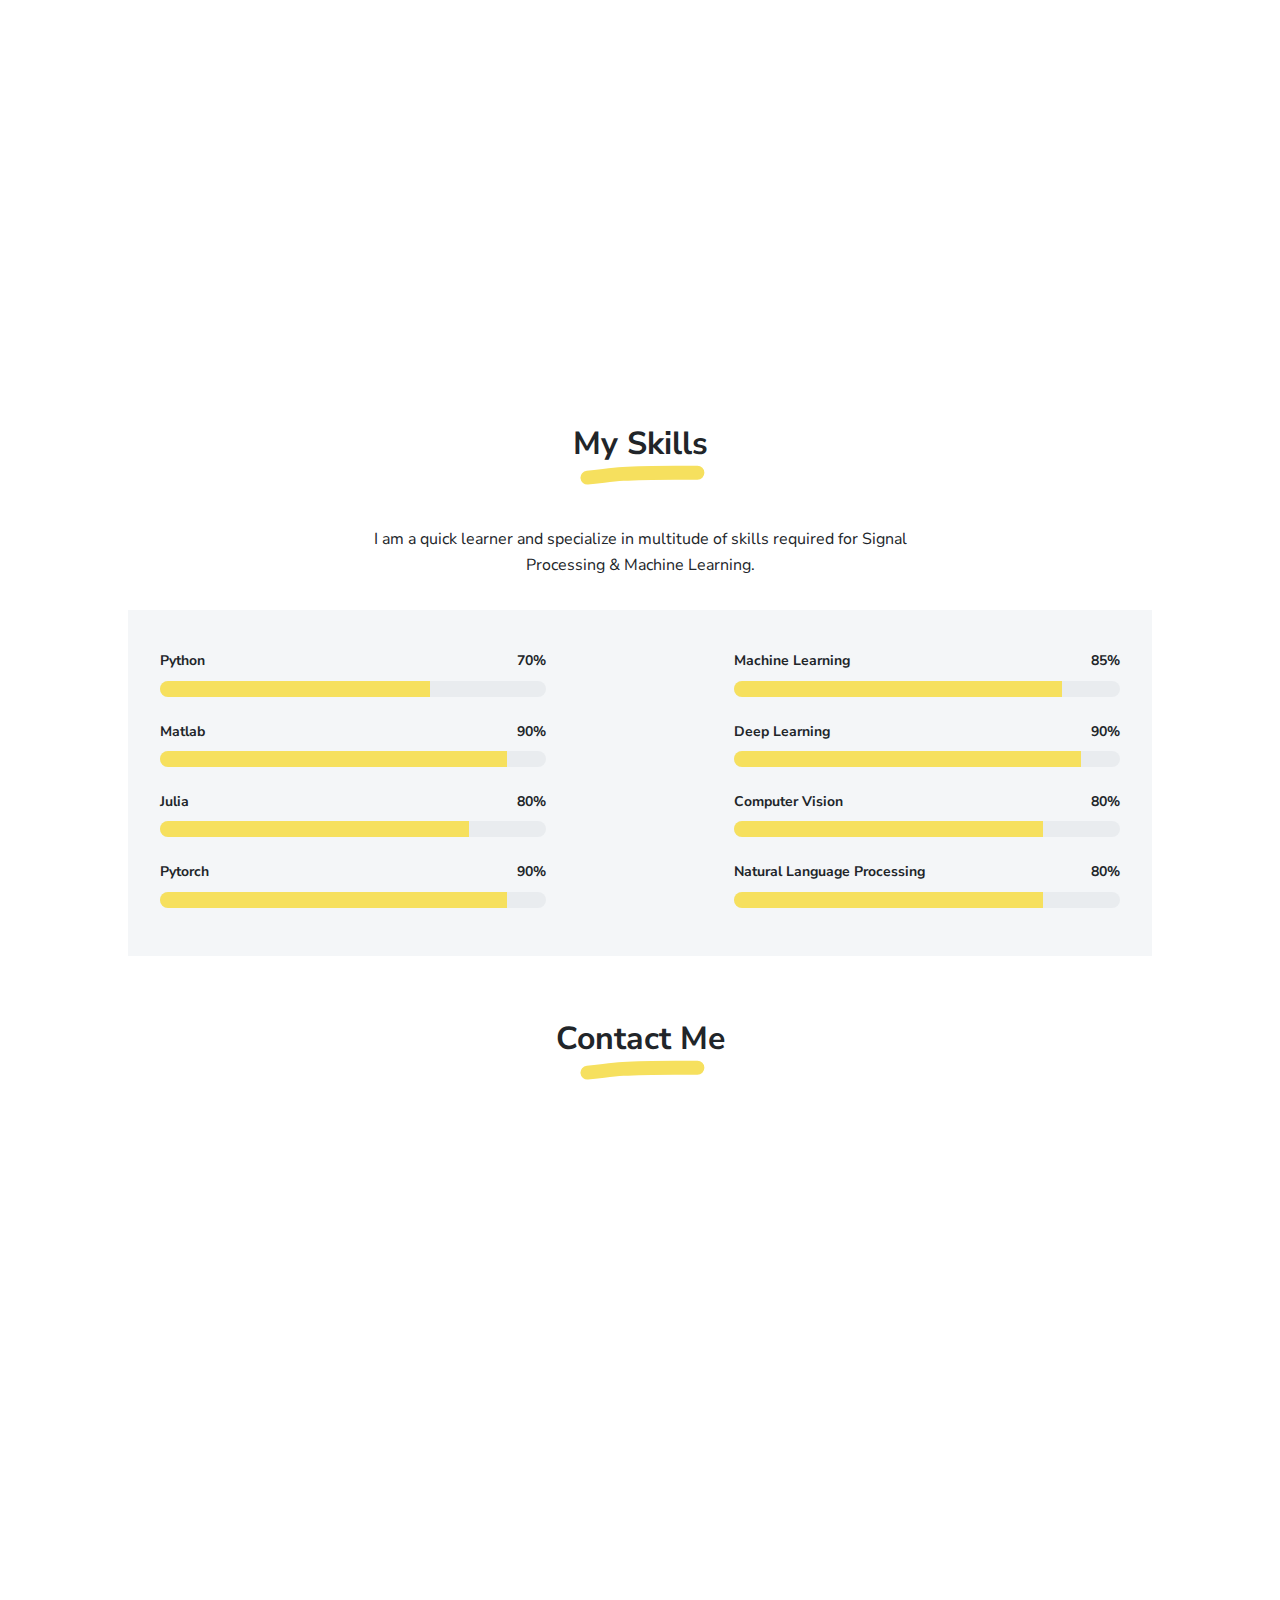
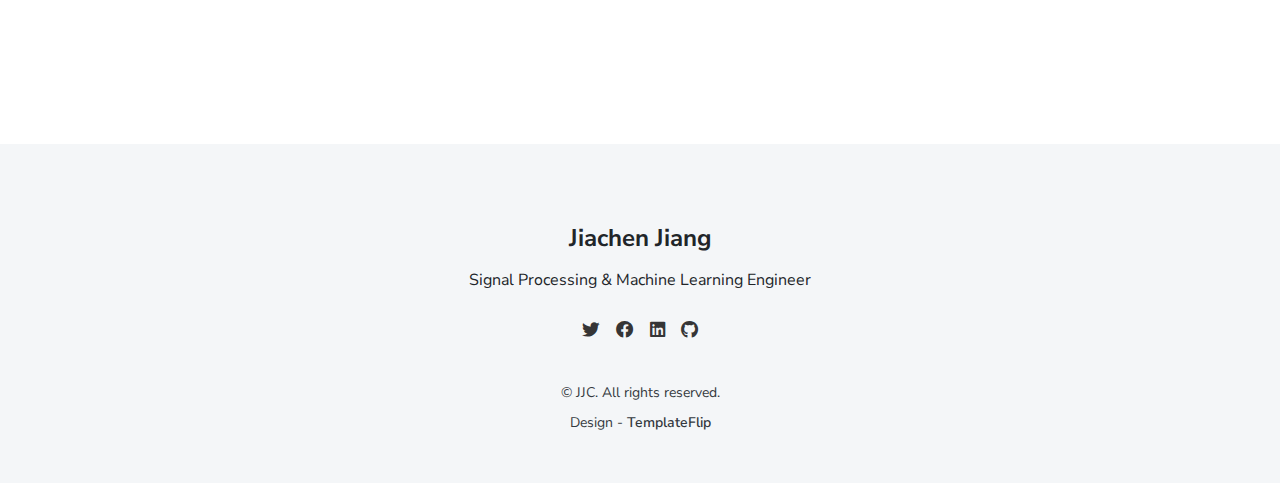
==== commit bdc17396: "version2" ====
--- a/templates/index.html
+++ b/templates/index.html
@@ -51,7 +51,7 @@
   <div class="cover bg-light">
     <div class="container px-3">
       <div class="row">
-        <div class="col-lg-6 p-2"><img class="img-fluid" src="../static/images/illustrations/hello3.svg" alt="hello"/></div>
+        <div class="col-lg-6 p-2"><img class="img-fluid" src="../static/images/illustrations/boys.svg" alt="hello"/></div>
         <div class="col-lg-6">
           <div class="mt-5">
             <p class="lead text-uppercase mb-1">Hello!</p>
@@ -63,6 +63,7 @@
                   <li class="nav-item"><a class="nav-link" href="https://twitter.com/JIACHENJIANG4" title="Twitter"><i class="fab fa-twitter"></i><span class="menu-title sr-only">Twitter</span></a></li>
                   <li class="nav-item"><a class="nav-link" href="https://www.facebook.com/profile.php?id=100072092420318&sk=about" title="Facebook"><i class="fab fa-facebook"></i><span class="menu-title sr-only">Facebook</span></a></li>
                   <li class="nav-item"><a class="nav-link" href="https://www.linkedin.com/in/jiachen-jiang-b5916221b/" title="LinkedIn"><i class="fab fa-linkedin"></i><span class="menu-title sr-only">LinkedIn</span></a></li>
+                  <li class="nav-item"><a class="nav-link" href="https://github.com/kongwanbianjinyu" title="Github"><i class="fab fa-github"></i><span class="menu-title sr-only">Github</span></a></li>
                 </ul>
               </nav>
             </div>
@@ -672,6 +673,7 @@
             <li class="nav-item"><a class="nav-link" href="https://twitter.com/JIACHENJIANG4" title="Twitter"><i class="fab fa-twitter"></i><span class="menu-title sr-only">Twitter</span></a></li>
             <li class="nav-item"><a class="nav-link" href="https://www.facebook.com/profile.php?id=100072092420318&sk=about" title="Facebook"><i class="fab fa-facebook"></i><span class="menu-title sr-only">Facebook</span></a></li>
             <li class="nav-item"><a class="nav-link" href="https://www.linkedin.com/in/jiachen-jiang-b5916221b/" title="LinkedIn"><i class="fab fa-linkedin"></i><span class="menu-title sr-only">LinkedIn</span></a></li>
+            <li class="nav-item"><a class="nav-link" href="https://github.com/kongwanbianjinyu" title="Github"><i class="fab fa-github"></i><span class="menu-title sr-only">Github</span></a></li>
           </ul>
         </nav>
       </div>
